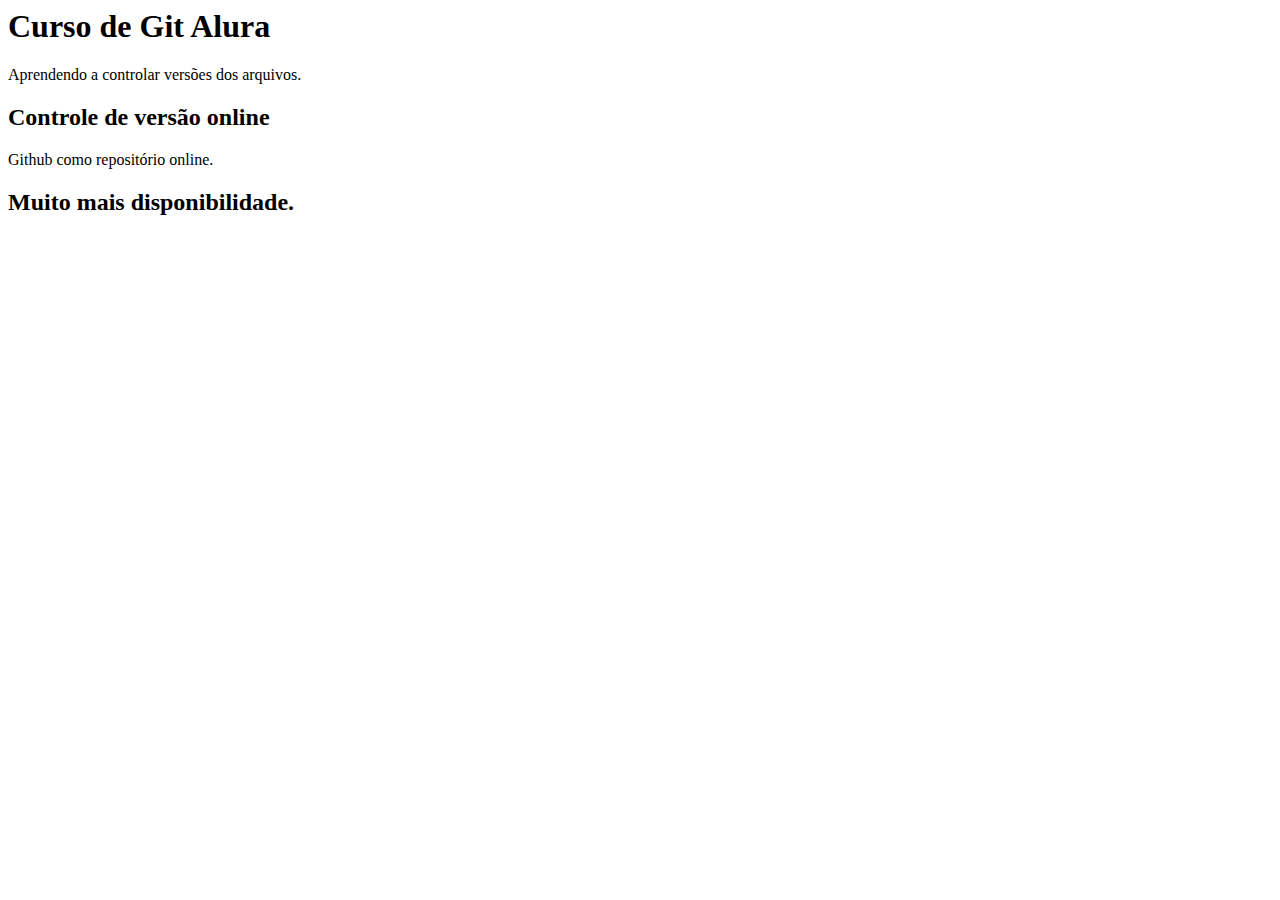
==== index.html @ a9b24cbd "removendo parte do paragrafo" ====
<html>
	<head></head>
	<body>
		<h1>Curso de Git Alura</h1>
		<p>Aprendendo a controlar versões dos arquivos.</p>
		
		<h2>Controle de versão online</h2>
		<p>Github como repositório online.</p>
		
		<h2>Muito mais disponibilidade.</h2>
	</body>
</html>
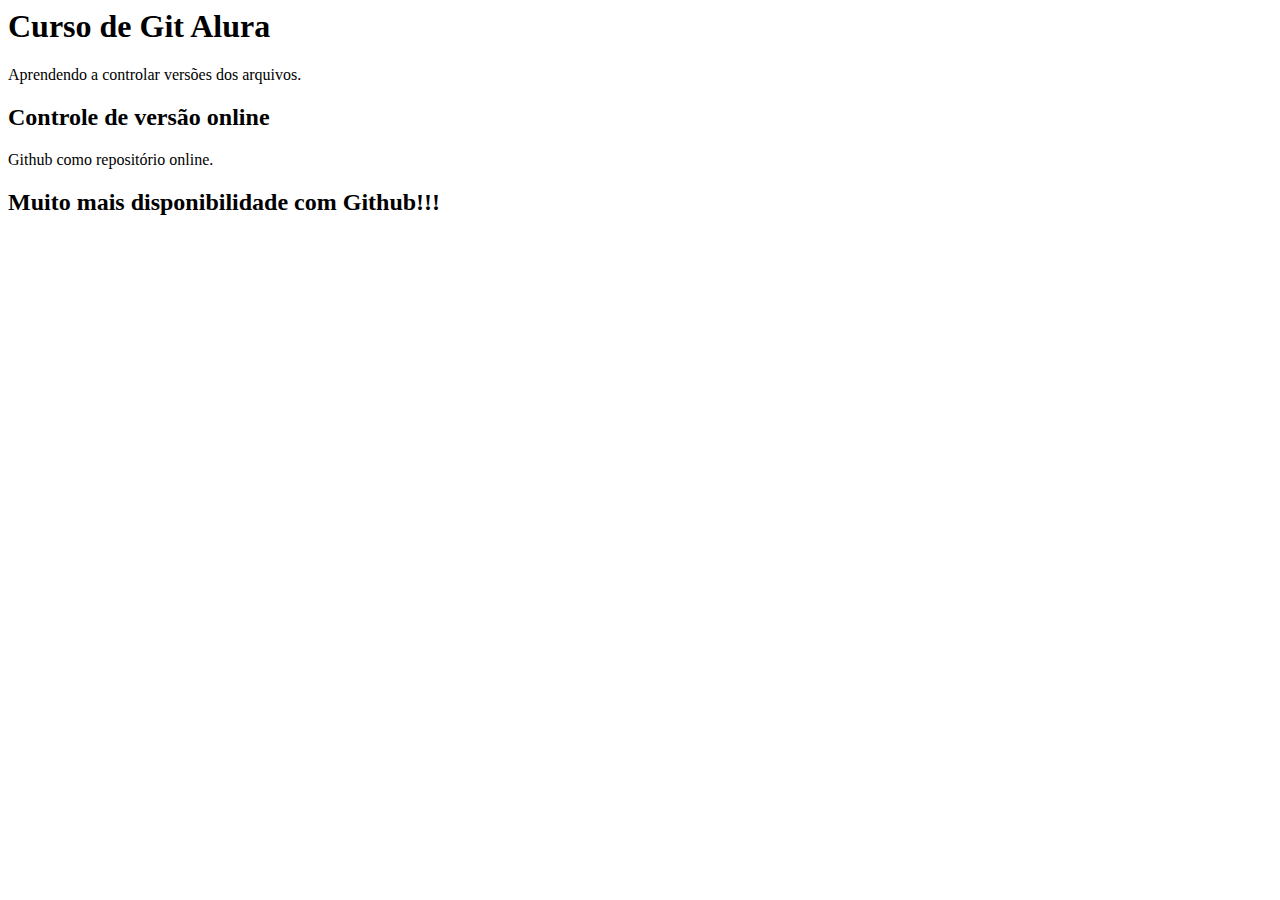
==== commit edd4607a: "inserindo exclamação" ====
--- a/index.html
+++ b/index.html
@@ -7,6 +7,6 @@
 		<h2>Controle de versão online</h2>
 		<p>Github como repositório online.</p>
 		
-		<h2>Muito mais disponibilidade.</h2>
+		<h2>Muito mais disponibilidade com Github!!!</h2>
 	</body>
 </html>
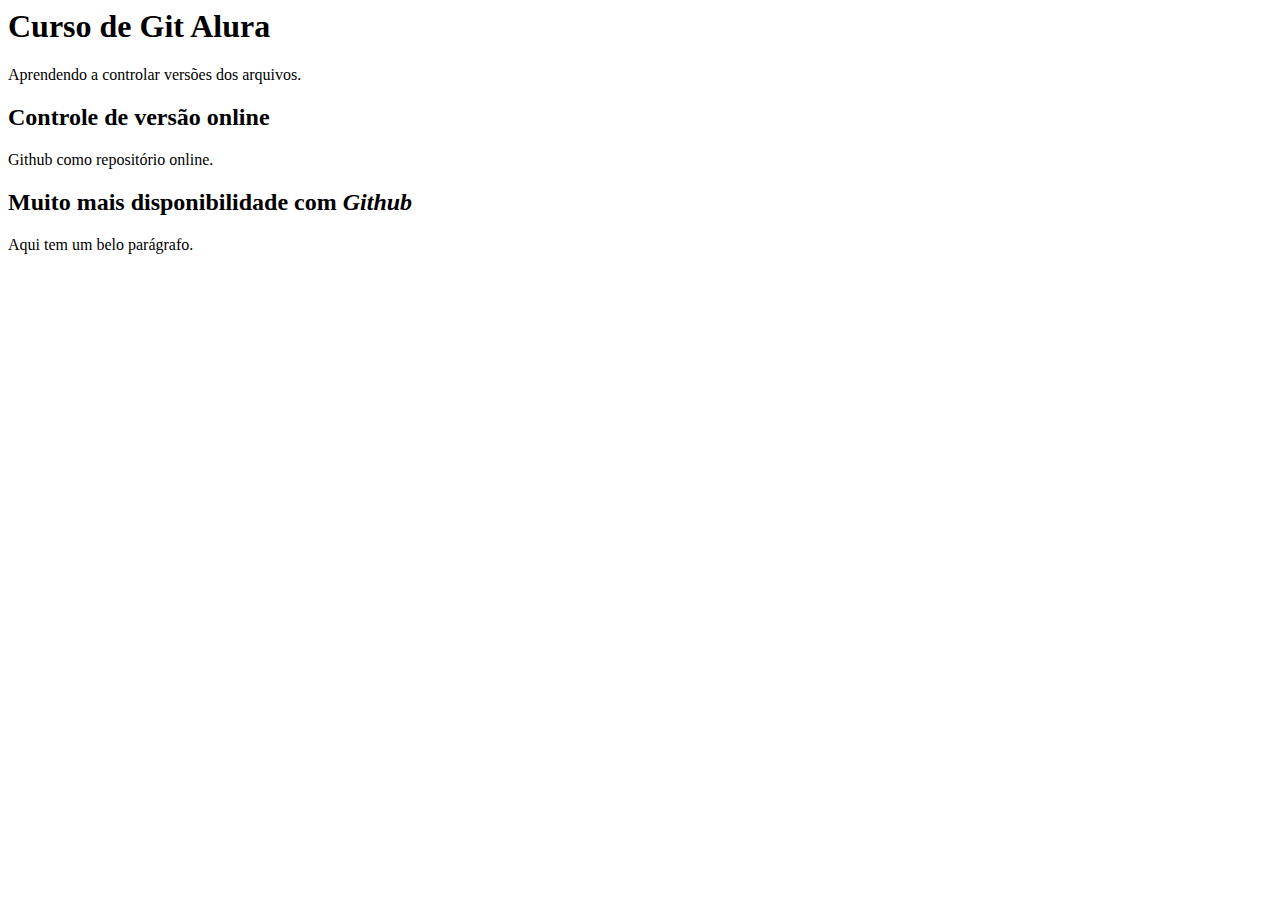
==== commit 5f051b5e: "alterando o paragrafo" ====
--- a/index.html
+++ b/index.html
@@ -7,6 +7,7 @@
 		<h2>Controle de versão online</h2>
 		<p>Github como repositório online.</p>
 		
-		<h2>Muito mais disponibilidade com Github!!!</h2>
+		<h2>Muito mais disponibilidade com <em>Github</em></h2>
+		<p>Aqui tem um belo parágrafo.</p>
 	</body>
 </html>
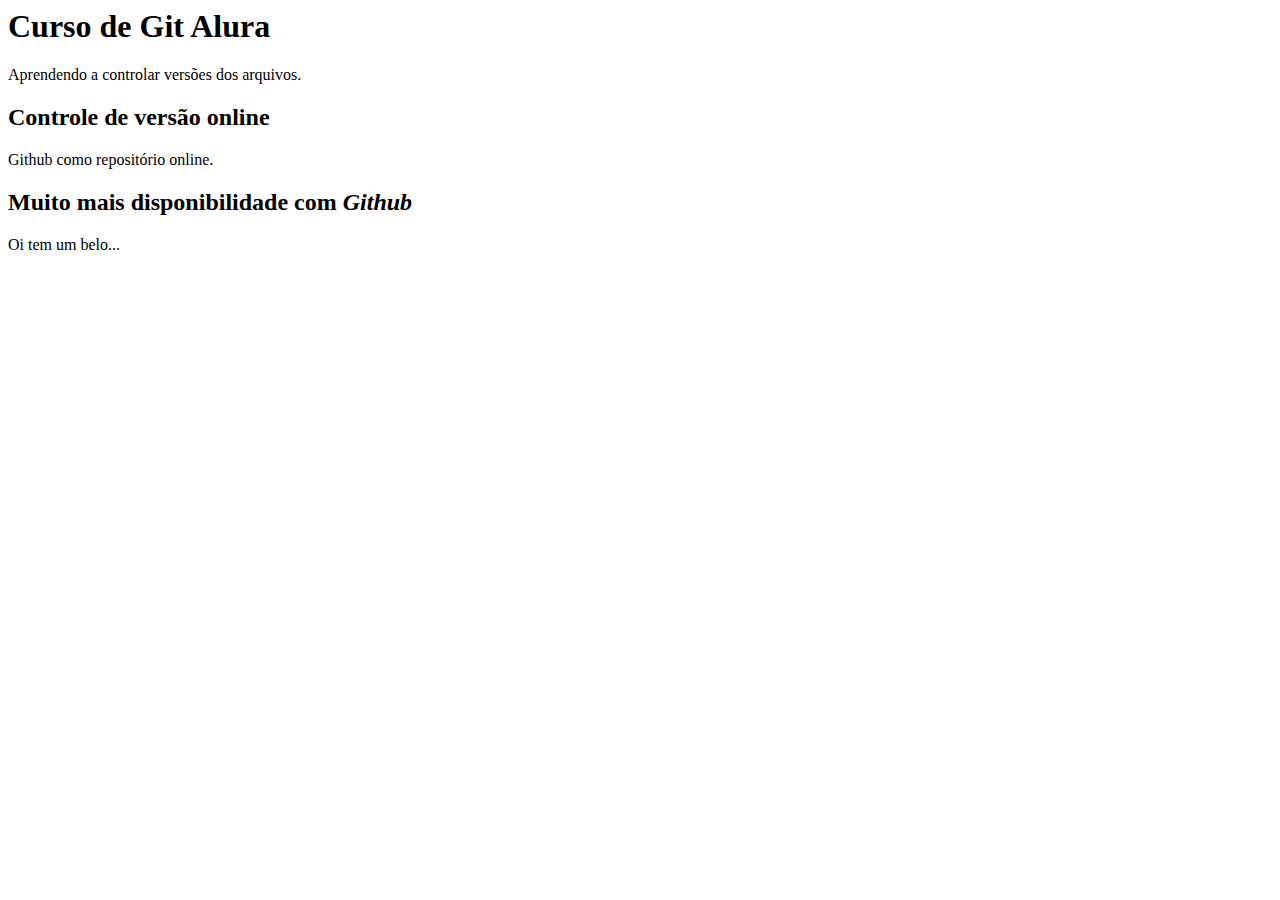
==== commit ae8962bb: "modific jef:" ====
--- a/index.html
+++ b/index.html
@@ -8,6 +8,6 @@
 		<p>Github como repositório online.</p>
 		
 		<h2>Muito mais disponibilidade com <em>Github</em></h2>
-		<p>Aqui tem um belo parágrafo.</p>
+		<p>Oi tem um belo...</p>
 	</body>
 </html>
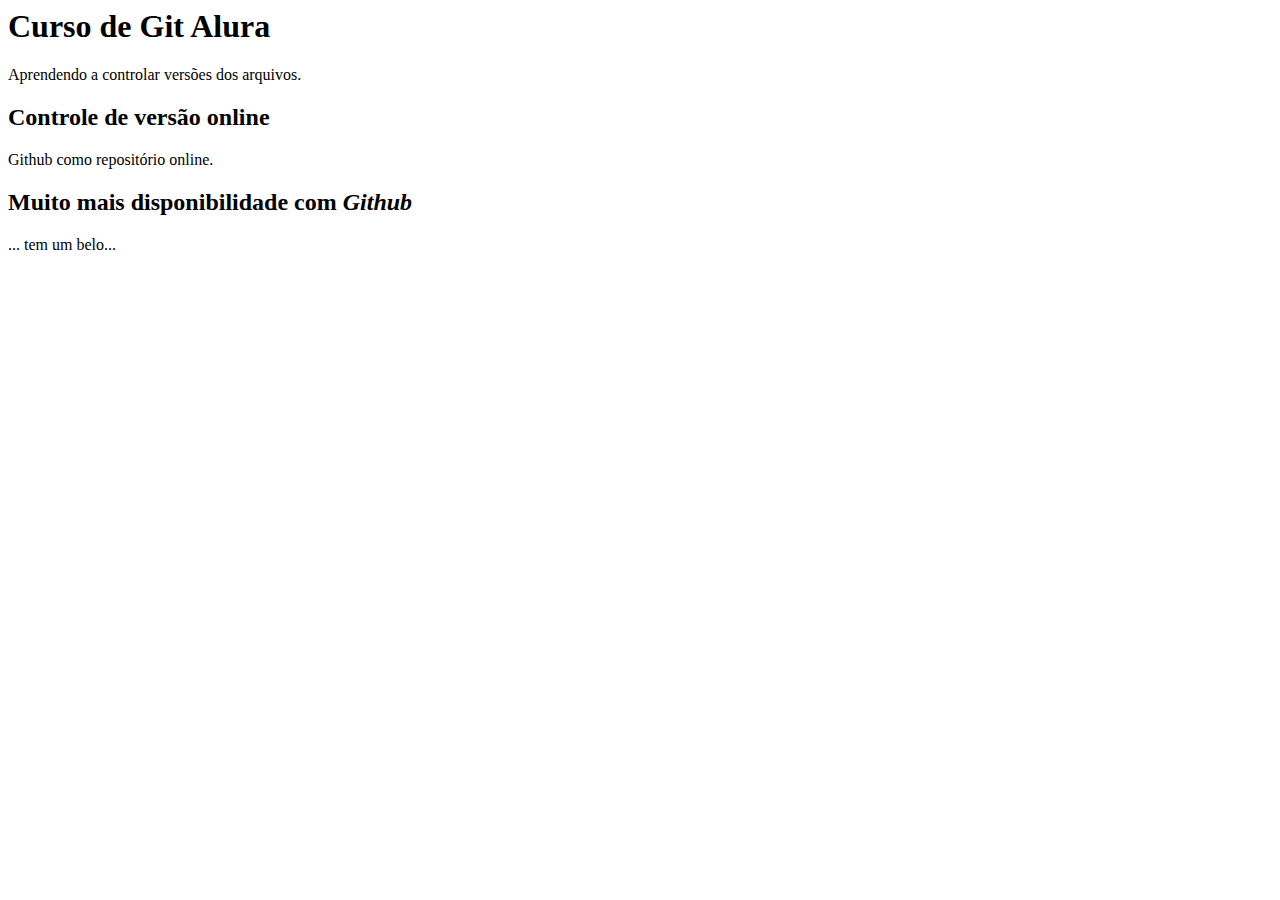
==== commit 2fc4df45: "modific jose" ====
--- a/index.html
+++ b/index.html
@@ -8,6 +8,6 @@
 		<p>Github como repositório online.</p>
 		
 		<h2>Muito mais disponibilidade com <em>Github</em></h2>
-		<p>Oi tem um belo...</p>
+		<p>... tem um belo...</p>
 	</body>
 </html>
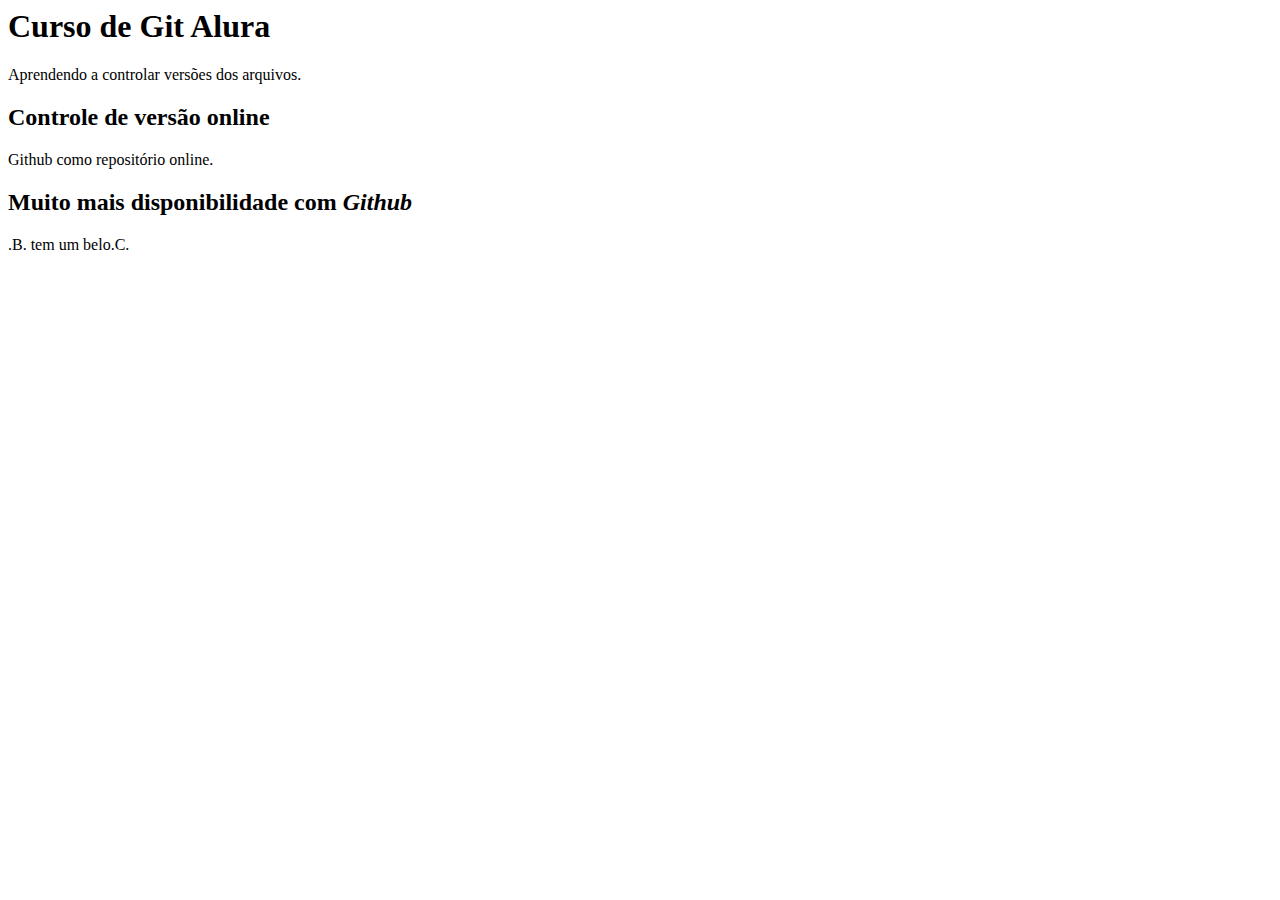
==== commit 27f5950f: "paragr. modific" ====
--- a/index.html
+++ b/index.html
@@ -8,6 +8,6 @@
 		<p>Github como repositório online.</p>
 		
 		<h2>Muito mais disponibilidade com <em>Github</em></h2>
-		<p>... tem um belo...</p>
+		<p>.B. tem um belo.C.</p>
 	</body>
 </html>
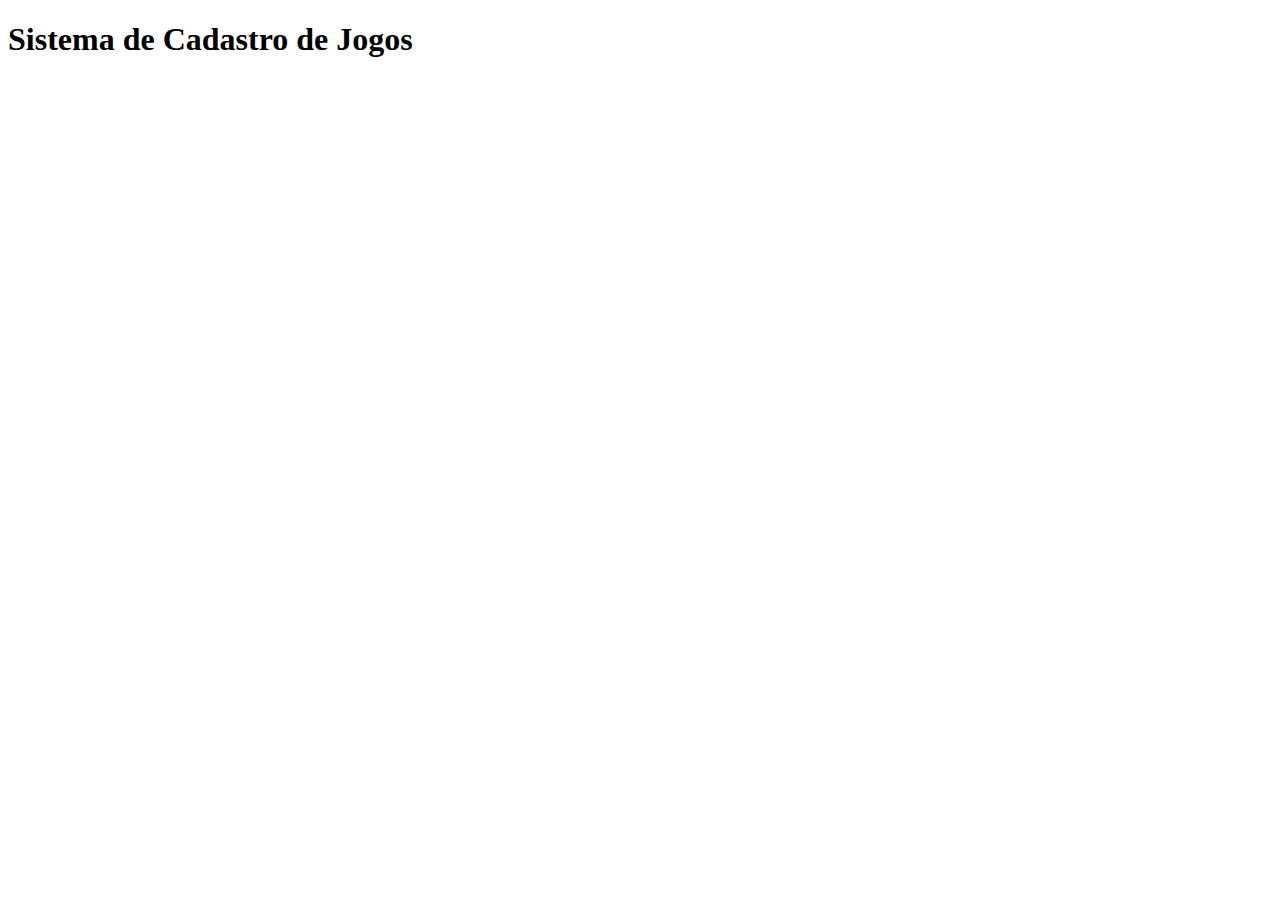
==== commit c3fee393: "linkando o app js com o html" ====
--- a/index.html
+++ b/index.html
@@ -1,13 +1,13 @@
-<html>
-	<head></head>
-	<body>
-		<h1>Curso de Git Alura</h1>
-		<p>Aprendendo a controlar versões dos arquivos.</p>
-		
-		<h2>Controle de versão online</h2>
-		<p>Github como repositório online.</p>
-		
-		<h2>Muito mais disponibilidade com <em>Github</em></h2>
-		<p>.B. tem um belo.C.</p>
-	</body>
-</html>
+<!DOCTYPE html>
+<html lang="en">
+<head>
+	<meta charset="UTF-8">
+	<meta http-equiv="X-UA-Compatible" content="IE=edge">
+	<meta name="viewport" content="width=device-width, initial-scale=1.0">
+	<title>Meus Jogos</title>
+</head>
+<body>
+	<h1>Sistema de Cadastro de Jogos</h1>
+	<script src="app.js"></script>
+</body>
+</html>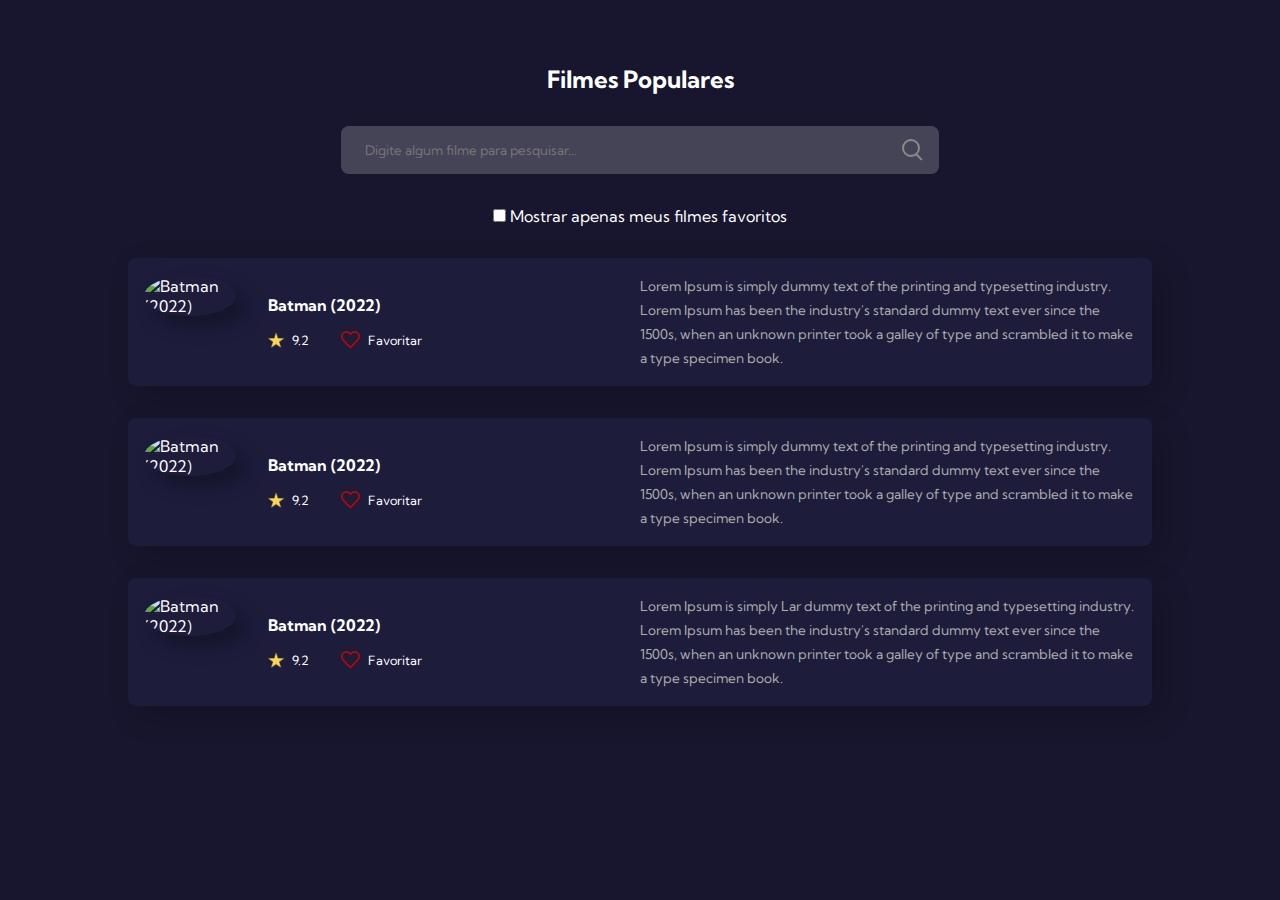
==== commit b2c57485: "Adicionando arquivos iniciais" ====
--- a/index.html
+++ b/index.html
@@ -1,13 +1,99 @@
 <!DOCTYPE html>
 <html lang="en">
 <head>
-	<meta charset="UTF-8">
-	<meta http-equiv="X-UA-Compatible" content="IE=edge">
-	<meta name="viewport" content="width=device-width, initial-scale=1.0">
-	<title>Meus Jogos</title>
+  <meta charset="UTF-8">
+  <meta http-equiv="X-UA-Compatible" content="IE=edge">
+  <meta name="viewport" content="width=device-width, initial-scale=1.0">
+  <title>Filmes</title>
+  <link rel="preconnect" href="https://fonts.googleapis.com">
+  <link rel="preconnect" href="https://fonts.gstatic.com" crossorigin>
+  <link href="https://fonts.googleapis.com/css2?family=Kumbh+Sans:wght@300;400;500;600&display=swap" rel="stylesheet">
+  <link rel="stylesheet" href="style.css">
 </head>
 <body>
-	<h1>Sistema de Cadastro de Jogos</h1>
-	<script src="app.js"></script>
+  <main>
+    <h2>Filmes Populares</h2>
+    <div class="input-container">
+      <input type="text" name="movie-name" id="movie-name" placeholder="Digite algum filme para pesquisar...">
+      <img src="images/search-icon.svg" alt="Ícone de pesquisa" class="searchIcon">
+    </div>
+    <div class="showOnlyFavorites">
+      <input type="checkbox" name="onlyFavorites" id="onlyFavorites">
+      <label for="onlyFavorites">Mostrar apenas meus filmes favoritos</label>
+    </div>
+    <div class="movies">
+      <div class="movie">
+        <div class="movie-informations">
+          <div class="movie-image">
+            <img src="https://img.elo7.com.br/product/original/3FBA809/big-poster-filme-batman-2022-90x60-cm-lo002-poster-batman.jpg" alt="Batman (2022)"/>
+          </div>
+          <div class="movie-text">
+            <h4>Batman (2022)</h4>
+            <div class="rating-favorites">
+              <div class="rating">
+                <img src="images/star.png" alt="Star Icon"/>
+                <span>9.2</span>
+              </div>
+              <div class="favorite">
+                <img src="images/heart.svg" alt="Star Icon"/>
+                <span>Favoritar</span>
+              </div>
+            </div>
+          </div>
+        </div>
+        <div class="movie-description">
+          <span>Lorem Ipsum is simply dummy text of the printing and typesetting industry. Lorem Ipsum has been the industry's standard dummy text ever since the 1500s, when an unknown printer took a galley of type and scrambled it to make a type specimen book.</span>
+        </div>
+      </div>
+
+      <div class="movie">
+        <div class="movie-informations">
+          <div class="movie-image">
+            <img src="https://img.elo7.com.br/product/original/3FBA809/big-poster-filme-batman-2022-90x60-cm-lo002-poster-batman.jpg" alt="Batman (2022)"/>
+          </div>
+          <div class="movie-text">
+            <h4>Batman (2022)</h4>
+            <div class="rating-favorites">
+              <div class="rating">
+                <img src="images/star.png" alt="Star Icon"/>
+                <span>9.2</span>
+              </div>
+              <div class="favorite">
+                <img src="images/heart.svg" alt="Star Icon"/>
+                <span>Favoritar</span>
+              </div>
+            </div>
+          </div>
+        </div>
+        <div class="movie-description">
+          <span>Lorem Ipsum is simply dummy text of the printing and typesetting industry. Lorem Ipsum has been the industry's standard dummy text ever since the 1500s, when an unknown printer took a galley of type and scrambled it to make a type specimen book.</span>
+        </div>
+      </div>
+
+      <div class="movie">
+        <div class="movie-informations">
+          <div class="movie-image">
+            <img src="https://img.elo7.com.br/product/original/3FBA809/big-poster-filme-batman-2022-90x60-cm-lo002-poster-batman.jpg" alt="Batman (2022)"/>
+          </div>
+          <div class="movie-text">
+            <h4>Batman (2022)</h4>
+            <div class="rating-favorites">
+              <div class="rating">
+                <img src="images/star.png" alt="Star Icon"/>
+                <span>9.2</span>
+              </div>
+              <div class="favorite">
+                <img src="images/heart.svg" alt="Star Icon"/>
+                <span>Favoritar</span>
+              </div>
+            </div>
+          </div>
+        </div>
+        <div class="movie-description">
+          <span>Lorem Ipsum is simply Lar dummy text of the printing and typesetting industry. Lorem Ipsum has been the industry's standard dummy text ever since the 1500s, when an unknown printer took a galley of type and scrambled it to make a type specimen book.</span>
+        </div>
+      </div>
+    </div>
+  </main>
 </body>
-</html>+</html>
--- a/style.css
+++ b/style.css
@@ -0,0 +1,136 @@
+:root {
+  --background-color: #17162E;
+}
+
+* {
+  margin: 0;
+  padding: 0;
+  box-sizing: border-box;
+  font-family: 'Kumbh Sans', sans-serif;
+}
+
+body {
+  max-width: 1260px;
+  display: flex;
+  align-items: center;
+  justify-content: center;
+  padding: 2rem;
+  background: var(--background-color);
+  margin: 0 auto;
+}
+
+main {
+  width: 100%;
+}
+
+h2 {
+  color: #FFF;
+  text-align: center;
+  margin: 2rem 0;
+}
+
+.input-container {
+  background-color: rgba(255, 255, 255, 0.2);
+  width: 50%;
+  margin: 0 auto;
+  margin-bottom: 2rem;
+  display: flex;
+  padding: 0.5rem 1rem;
+  border-radius: 0.5rem;
+}
+
+.input-container input {
+  padding: 0.5rem;
+  width: 100%;
+  height: 100%;
+  outline: none;
+  border: none;
+  background-color: transparent;
+  color: #FFF;
+}
+
+.input-container img {
+  cursor: pointer;
+}
+
+.showOnlyFavorites {
+  text-align: center;
+  margin-bottom: 2rem;
+  color: #FFF;
+}
+
+.movie {
+  color: #FFF;
+  display: flex;
+  align-items: center;
+  justify-content: space-between;
+  gap: 2rem;
+  background: #1D1C3B;
+  border-radius: 0.5rem; 
+  padding: 1rem;
+  margin: 0 auto;
+  margin-bottom: 2rem;
+  max-width: 1024px;
+  box-shadow: 10px 10px 30px rgba(0, 0, 0, 0.2);
+}
+
+.movie .movie-image {
+  width: 92px;
+  height: 92px;
+  margin-right: 1rem;
+}
+
+.movie .movie-image img {
+  width: 100%;
+  height: 100%;
+  object-fit: cover;
+  border-radius: 50%;
+  box-shadow: 10px 10px 20px rgba(0, 0, 0, 0.3);
+}
+
+.movie-informations {
+  display: flex;
+  align-items: center;
+  gap: 1rem;
+}
+
+.movie-informations .movie-text {
+  display: flex;
+  flex-direction: column;
+  gap: 1rem;
+}
+
+.movie-informations .movie-text .rating-favorites {
+  display: flex;
+  align-items: center;
+  gap: 2rem;
+}
+
+.movie-informations .rating, .movie-informations .favorite {
+  display: flex;
+  align-items: center;
+  gap: 0.5rem;
+  font-size: 0.8rem;
+}
+
+.movie-informations .rating img {
+  width: 16px;
+}
+
+.movie-informations .favorite img {
+  cursor: pointer;
+  transition: all .3s;
+  width: 1.2rem;
+}
+
+.movie-informations .favorite img:hover {
+  transform: scale(1.1);
+}
+
+.movie-description {
+  max-width: 50%;
+  color: #ACACAC;
+  font-weight: 400;
+  font-size: 0.85rem;
+  line-height: 1.5rem;
+}
